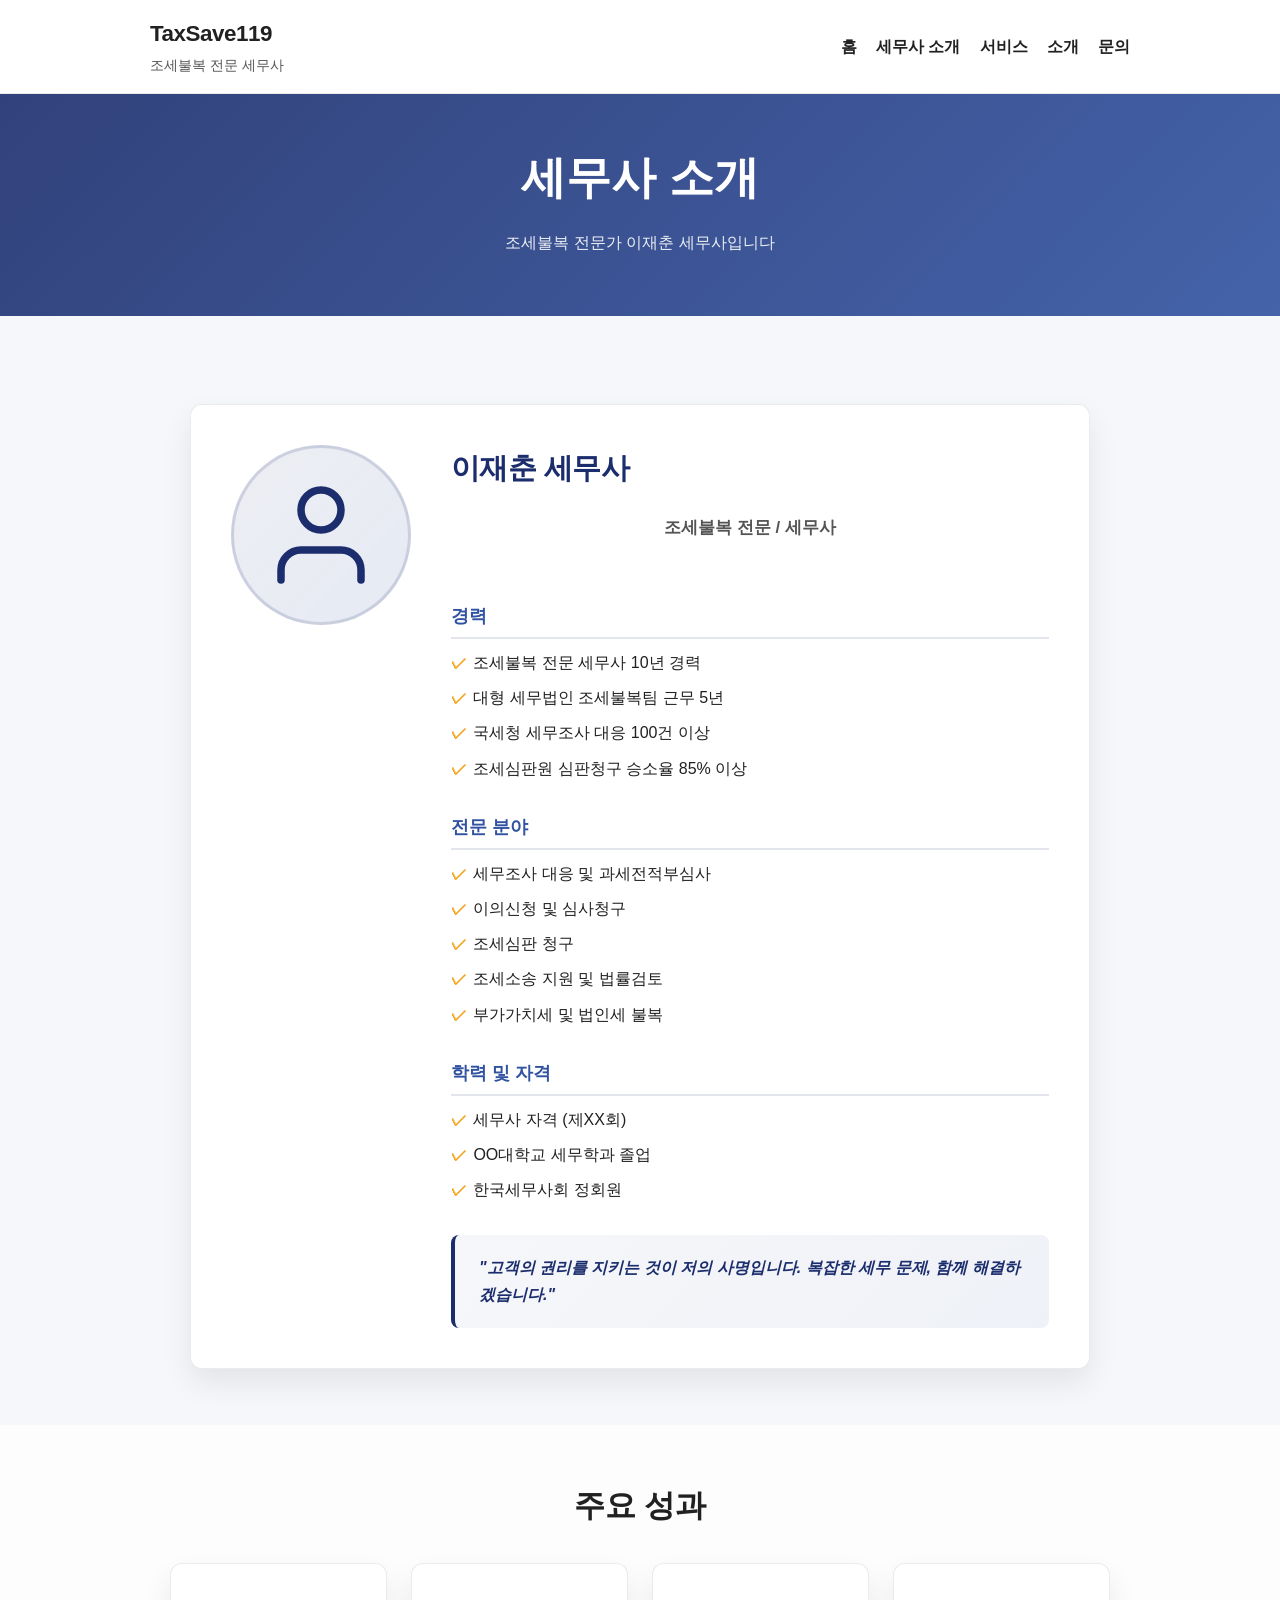
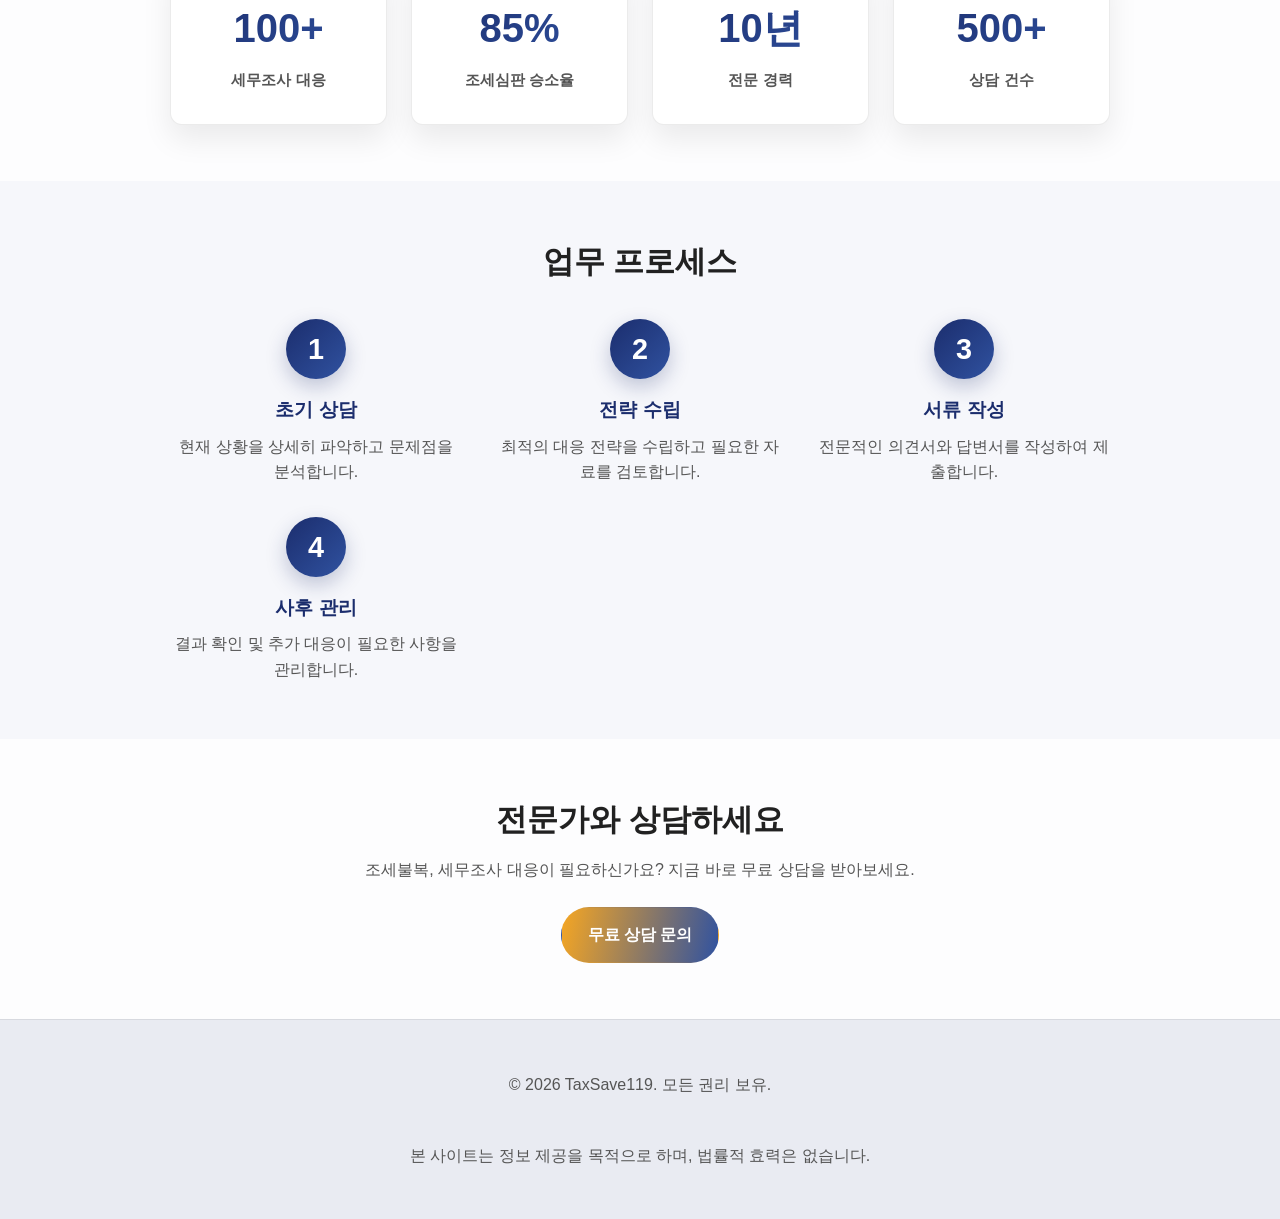
==== profile.html @ aad4ea5c "수정" ====
<!DOCTYPE html>
<html lang="ko">
<head>
  <meta charset="UTF-8" />
  <meta name="viewport" content="width=device-width, initial-scale=1.0" />
  <meta name="description" content="이재춘 세무사 - 조세불복 전문, 세무조사 대응 전문가" />
  <title>세무사 소개 | TaxSave119</title>
  <link rel="stylesheet" href="styles.css" />
  <link rel="icon" href="data:image/svg+xml,%3Csvg xmlns='http://www.w3.org/2000/svg' viewBox='0 0 16 16'%3E%3Ctext y='14' font-size='14'%3E%E2%9A%A0%EF%B8%8F%3C/text%3E%3C/svg%3E" />
</head>
<body>
  <header class="site-header">
    <div class="container header-inner">
      <div class="brand">
        <a href="index.html">
          <h1>TaxSave119</h1>
          <p>조세불복 전문 세무사</p>
        </a>
      </div>
      <nav class="nav">
        <a href="index.html">홈</a>
        <a href="profile.html">세무사 소개</a>
        <a href="index.html#services">서비스</a>
        <a href="index.html#about">소개</a>
        <a href="index.html#contact">문의</a>
      </nav>
    </div>
  </header>

  <main>
    <section class="hero profile-hero">
      <div class="container">
        <h2>세무사 소개</h2>
        <p>조세불복 전문가 이재춘 세무사입니다</p>
      </div>
    </section>

    <section class="section">
      <div class="container">
        <div class="profile-card">
          <div class="profile-image">
            <div class="profile-placeholder">
              <svg xmlns="http://www.w3.org/2000/svg" width="120" height="120" viewBox="0 0 24 24" fill="none" stroke="currentColor" stroke-width="1.5" stroke-linecap="round" stroke-linejoin="round">
                <path d="M20 21v-2a4 4 0 0 0-4-4H8a4 4 0 0 0-4 4v2"></path>
                <circle cx="12" cy="7" r="4"></circle>
              </svg>
            </div>
          </div>
          <div class="profile-content">
            <h3 class="profile-name">이재춘 세무사</h3>
            <p class="profile-title">조세불복 전문 / 세무사</p>

            <div class="profile-section">
              <h4>경력</h4>
              <ul class="profile-list">
                <li>조세불복 전문 세무사 10년 경력</li>
                <li>대형 세무법인 조세불복팀 근무 5년</li>
                <li>국세청 세무조사 대응 100건 이상</li>
                <li>조세심판원 심판청구 승소율 85% 이상</li>
              </ul>
            </div>

            <div class="profile-section">
              <h4>전문 분야</h4>
              <ul class="profile-list">
                <li>세무조사 대응 및 과세전적부심사</li>
                <li>이의신청 및 심사청구</li>
                <li>조세심판 청구</li>
                <li>조세소송 지원 및 법률검토</li>
                <li>부가가치세 및 법인세 불복</li>
              </ul>
            </div>

            <div class="profile-section">
              <h4>학력 및 자격</h4>
              <ul class="profile-list">
                <li>세무사 자격 (제XX회)</li>
                <li>OO대학교 세무학과 졸업</li>
                <li>한국세무사회 정회원</li>
              </ul>
            </div>

            <div class="profile-motto">
              <p>"고객의 권리를 지키는 것이 저의 사명입니다. 복잡한 세무 문제, 함께 해결하겠습니다."</p>
            </div>
          </div>
        </div>
      </div>
    </section>

    <section class="section bg-muted">
      <div class="container">
        <h2>주요 성과</h2>
        <div class="achievements">
          <div class="achievement-card">
            <div class="achievement-number">100+</div>
            <div class="achievement-label">세무조사 대응</div>
          </div>
          <div class="achievement-card">
            <div class="achievement-number">85%</div>
            <div class="achievement-label">조세심판 승소율</div>
          </div>
          <div class="achievement-card">
            <div class="achievement-number">10년</div>
            <div class="achievement-label">전문 경력</div>
          </div>
          <div class="achievement-card">
            <div class="achievement-number">500+</div>
            <div class="achievement-label">상담 건수</div>
          </div>
        </div>
      </div>
    </section>

    <section class="section">
      <div class="container">
        <h2>업무 프로세스</h2>
        <div class="process-steps">
          <div class="process-step">
            <div class="step-number">1</div>
            <h3>초기 상담</h3>
            <p>현재 상황을 상세히 파악하고 문제점을 분석합니다.</p>
          </div>
          <div class="process-step">
            <div class="step-number">2</div>
            <h3>전략 수립</h3>
            <p>최적의 대응 전략을 수립하고 필요한 자료를 검토합니다.</p>
          </div>
          <div class="process-step">
            <div class="step-number">3</div>
            <h3>서류 작성</h3>
            <p>전문적인 의견서와 답변서를 작성하여 제출합니다.</p>
          </div>
          <div class="process-step">
            <div class="step-number">4</div>
            <h3>사후 관리</h3>
            <p>결과 확인 및 추가 대응이 필요한 사항을 관리합니다.</p>
          </div>
        </div>
      </div>
    </section>

    <section class="section bg-muted cta-section">
      <div class="container">
        <h2>전문가와 상담하세요</h2>
        <p>조세불복, 세무조사 대응이 필요하신가요? 지금 바로 무료 상담을 받아보세요.</p>
        <a class="btn" href="index.html#contact">무료 상담 문의</a>
      </div>
    </section>
  </main>

  <footer class="site-footer">
    <div class="container footer-inner">
      <p>© 2026 TaxSave119. 모든 권리 보유.</p>
      <p>본 사이트는 정보 제공을 목적으로 하며, 법률적 효력은 없습니다.</p>
    </div>
  </footer>
</body>
</html>
---- styles.css ----
/* 기본 스타일 */
:root {
  --bg: #f6f7fb;
  --surface: #ffffff;
  --primary: #1b2d6d;
  --primary-2: #3052a0;
  --accent: #f5a623;
  --text: #212121;
  --muted: #555;
  --border: rgba(0, 0, 0, 0.08);
  --radius: 12px;
  --shadow: 0 14px 30px rgba(0, 0, 0, 0.08);
  --max-width: 980px;
}

* {
  box-sizing: border-box;
}

body {
  margin: 0;
  font-family: -apple-system, BlinkMacSystemFont, "Segoe UI", "Apple SD Gothic Neo", "Noto Sans KR", "Malgun Gothic", sans-serif;
  color: var(--text);
  background: var(--bg);
  line-height: 1.6;
}

a {
  color: inherit;
  text-decoration: none;
}

.container {
  width: min(100%, var(--max-width));
  margin: 0 auto;
  padding: 0 1.25rem;
}

.site-header {
  position: sticky;
  top: 0;
  z-index: 10;
  background: rgba(255, 255, 255, 0.92);
  border-bottom: 1px solid var(--border);
  backdrop-filter: blur(9px);
}

.header-inner {
  display: flex;
  align-items: center;
  justify-content: space-between;
  padding: 1rem 0;
}

.brand h1 {
  font-size: 1.4rem;
  margin: 0;
  letter-spacing: -0.02em;
}

.brand p {
  margin: 0.15rem 0 0;
  font-size: 0.9rem;
  color: var(--muted);
}

.nav {
  display: flex;
  gap: 1.2rem;
  font-weight: 600;
}

.nav a {
  position: relative;
  padding: 0.35rem 0;
}

.nav a::after {
  content: "";
  position: absolute;
  left: 0;
  bottom: -0.25rem;
  width: 0;
  height: 2px;
  background: var(--primary);
  transition: width 180ms ease;
}

.nav a:hover::after {
  width: 100%;
}

.hero {
  padding: 4.5rem 0 3rem;
  background: linear-gradient(135deg, rgba(27, 45, 109, 0.9), rgba(48, 82, 160, 0.9)), url('data:image/svg+xml,%3Csvg xmlns="http://www.w3.org/2000/svg" width="1200" height="600" viewBox="0 0 1200 600"%3E%3Crect width="1200" height="600" fill="%23ffffff"/%3E%3Ccircle cx="350" cy="300" r="320" fill="%23ffffff" fill-opacity="0.08"/%3E%3Ccircle cx="860" cy="220" r="220" fill="%23ffffff" fill-opacity="0.06"/%3E%3Ccircle cx="980" cy="480" r="180" fill="%23ffffff" fill-opacity="0.08"/%3E%3C/svg%3E') center/cover no-repeat;
  color: white;
  text-align: center;
}

.hero h2 {
  font-size: clamp(2rem, 4vw, 2.8rem);
  margin: 0 0 1rem;
  max-width: 720px;
  margin-inline: auto;
}

.hero p {
  max-width: 670px;
  margin: 0 auto 1.75rem;
  opacity: 0.9;
}

.btn {
  display: inline-flex;
  align-items: center;
  justify-content: center;
  gap: 0.65rem;
  padding: 0.9rem 1.6rem;
  border-radius: 999px;
  border: 1px solid transparent;
  background: linear-gradient(102deg, var(--accent), var(--primary-2));
  color: white;
  font-weight: 700;
  cursor: pointer;
  transition: transform 180ms ease, filter 180ms ease;
}

.btn:hover {
  filter: brightness(1.08);
  transform: translateY(-1px);
}

.btn:active {
  transform: translateY(0);
}

.section {
  padding: 3.5rem 0;
}

.bg-muted {
  background: rgba(255, 255, 255, 0.76);
}

.section h2 {
  font-size: 1.95rem;
  margin: 0 0 1.3rem;
  text-align: center;
}

.section p {
  max-width: 740px;
  margin: 0 auto 1.8rem;
  text-align: center;
  color: var(--muted);
}

.cards {
  display: grid;
  grid-template-columns: repeat(auto-fit, minmax(240px, 1fr));
  gap: 1.5rem;
  margin-top: 1.75rem;
}

.card {
  background: var(--surface);
  border: 1px solid var(--border);
  border-radius: var(--radius);
  padding: 1.5rem;
  box-shadow: var(--shadow);
  transition: transform 160ms ease, box-shadow 160ms ease;
}

.card:hover {
  transform: translateY(-4px);
  box-shadow: 0 18px 30px rgba(0, 0, 0, 0.12);
}

.card h3 {
  margin: 0 0 0.8rem;
  font-size: 1.2rem;
}

.card p {
  margin: 0;
  color: var(--muted);
  line-height: 1.6;
}

.features {
  list-style: none;
  padding: 0;
  margin: 1.2rem auto 0;
  max-width: 620px;
  display: grid;
  grid-template-columns: repeat(auto-fit, minmax(180px, 1fr));
  gap: 1rem;
}

.features li {
  padding: 0.95rem 1rem;
  border-radius: var(--radius);
  background: rgba(27, 45, 109, 0.05);
  border: 1px solid rgba(27, 45, 109, 0.12);
  text-align: center;
  font-weight: 600;
}

.contact-form {
  display: grid;
  gap: 1.15rem;
  max-width: 520px;
  margin: 0 auto 2.2rem;
}

.contact-form label {
  display: grid;
  gap: 0.45rem;
  font-weight: 600;
  font-size: 0.95rem;
}

.contact-form input,
.contact-form textarea {
  padding: 0.85rem 1rem;
  border-radius: 12px;
  border: 1px solid rgba(33, 33, 33, 0.2);
  background: rgba(255, 255, 255, 0.92);
  font-family: inherit;
  font-size: 1rem;
  color: var(--text);
}

.contact-form input:focus,
.contact-form textarea:focus {
  outline: none;
  border-color: var(--primary);
  box-shadow: 0 0 0 3px rgba(48, 82, 160, 0.18);
}

.contact-info {
  text-align: center;
  color: var(--muted);
  max-width: 440px;
  margin: 0 auto;
}

.contact-info p {
  margin: 0.35rem 0;
}

.site-footer {
  padding: 2.2rem 0;
  background: rgba(27, 45, 109, 0.06);
  border-top: 1px solid var(--border);
}

.footer-inner {
  display: grid;
  gap: 0.85rem;
  justify-items: center;
  text-align: center;
  color: var(--muted);
}

/* 홈 화면 간단 소개 */
.intro-card {
  display: flex;
  align-items: center;
  gap: 2rem;
  max-width: 700px;
  margin: 2rem auto 0;
  background: var(--surface);
  padding: 2rem;
  border-radius: var(--radius);
  box-shadow: var(--shadow);
  border: 1px solid var(--border);
}

.intro-image {
  flex-shrink: 0;
}

.intro-content {
  flex: 1;
}

.intro-name {
  font-size: 1.5rem;
  margin: 0 0 0.5rem;
  color: var(--primary);
}

.intro-desc {
  margin: 0 0 0.8rem;
  color: var(--muted);
  font-size: 0.95rem;
  font-weight: 500;
}

.intro-motto {
  margin: 0 0 1.2rem;
  font-style: italic;
  color: var(--text);
  line-height: 1.6;
  font-size: 0.95rem;
  padding-left: 1rem;
  border-left: 3px solid var(--accent);
}

.btn-secondary {
  display: inline-flex;
  align-items: center;
  padding: 0.65rem 1.3rem;
  border-radius: 999px;
  border: 2px solid var(--primary);
  background: transparent;
  color: var(--primary);
  font-weight: 700;
  font-size: 0.95rem;
  cursor: pointer;
  transition: all 180ms ease;
}

.btn-secondary:hover {
  background: var(--primary);
  color: white;
  transform: translateY(-1px);
}

/* 세무사 프로필 섹션 (profile.html) */
.profile-card {
  display: grid;
  grid-template-columns: auto 1fr;
  gap: 2.5rem;
  max-width: 900px;
  margin: 2rem auto 0;
  background: var(--surface);
  padding: 2.5rem;
  border-radius: var(--radius);
  box-shadow: var(--shadow);
  border: 1px solid var(--border);
}

.profile-image {
  display: flex;
  align-items: flex-start;
  justify-content: center;
}

.profile-placeholder {
  width: 180px;
  height: 180px;
  border-radius: 50%;
  background: linear-gradient(135deg, rgba(27, 45, 109, 0.08), rgba(48, 82, 160, 0.12));
  display: flex;
  align-items: center;
  justify-content: center;
  color: var(--primary);
  border: 3px solid rgba(27, 45, 109, 0.15);
}

.profile-content {
  display: grid;
  gap: 1.5rem;
}

.profile-name {
  font-size: 1.8rem;
  margin: 0;
  color: var(--primary);
  letter-spacing: -0.02em;
}

.profile-title {
  margin: -0.5rem 0 0;
  font-size: 1.05rem;
  color: var(--muted);
  font-weight: 600;
}

.profile-section {
  padding-top: 0.5rem;
}

.profile-section h4 {
  font-size: 1.1rem;
  margin: 0 0 0.7rem;
  color: var(--primary-2);
  font-weight: 700;
  border-bottom: 2px solid rgba(27, 45, 109, 0.12);
  padding-bottom: 0.4rem;
}

.profile-list {
  list-style: none;
  padding: 0;
  margin: 0;
  display: grid;
  gap: 0.6rem;
}

.profile-list li {
  padding-left: 1.4rem;
  position: relative;
  color: var(--text);
  line-height: 1.6;
}

.profile-list li::before {
  content: "✓";
  position: absolute;
  left: 0;
  color: var(--accent);
  font-weight: 700;
}

.profile-motto {
  margin-top: 0.5rem;
  padding: 1.2rem 1.5rem;
  background: linear-gradient(135deg, rgba(27, 45, 109, 0.04), rgba(48, 82, 160, 0.08));
  border-left: 4px solid var(--primary);
  border-radius: 8px;
}

.profile-motto p {
  margin: 0;
  font-style: italic;
  color: var(--primary);
  font-weight: 600;
  text-align: left;
  line-height: 1.7;
}

@media (max-width: 680px) {
  .nav {
    display: none;
  }

  .hero {
    padding: 3.5rem 0 2.5rem;
  }

  .header-inner {
    flex-direction: column;
    align-items: flex-start;
    gap: 0.9rem;
  }

  .profile-card {
    grid-template-columns: 1fr;
    gap: 1.5rem;
    padding: 1.5rem;
  }

  .profile-placeholder {
    width: 140px;
    height: 140px;
  }

  .profile-image {
    justify-content: center;
  }

  .profile-name {
    font-size: 1.5rem;
    text-align: center;
  }

  .profile-title {
    text-align: center;
  }

  .intro-card {
    flex-direction: column;
    text-align: center;
    padding: 1.5rem;
  }

  .intro-name,
  .intro-desc {
    text-align: center;
  }

  .intro-motto {
    border-left: none;
    border-top: 3px solid var(--accent);
    padding-left: 0;
    padding-top: 0.8rem;
  }
}

/* 프로필 페이지 전용 스타일 */
.profile-hero {
  padding: 3rem 0 2rem;
}

.achievements {
  display: grid;
  grid-template-columns: repeat(auto-fit, minmax(150px, 1fr));
  gap: 1.5rem;
  margin-top: 2rem;
}

.achievement-card {
  background: var(--surface);
  padding: 2rem 1.5rem;
  border-radius: var(--radius);
  text-align: center;
  border: 1px solid var(--border);
  box-shadow: var(--shadow);
  transition: transform 160ms ease;
}

.achievement-card:hover {
  transform: translateY(-4px);
}

.achievement-number {
  font-size: 2.5rem;
  font-weight: 800;
  color: var(--primary);
  margin-bottom: 0.5rem;
  background: linear-gradient(135deg, var(--primary), var(--primary-2));
  -webkit-background-clip: text;
  -webkit-text-fill-color: transparent;
  background-clip: text;
}

.achievement-label {
  font-size: 0.95rem;
  color: var(--muted);
  font-weight: 600;
}

.process-steps {
  display: grid;
  grid-template-columns: repeat(auto-fit, minmax(220px, 1fr));
  gap: 2rem;
  margin-top: 2rem;
}

.process-step {
  text-align: center;
}

.step-number {
  width: 60px;
  height: 60px;
  border-radius: 50%;
  background: linear-gradient(135deg, var(--primary), var(--primary-2));
  color: white;
  font-size: 1.8rem;
  font-weight: 800;
  display: flex;
  align-items: center;
  justify-content: center;
  margin: 0 auto 1rem;
  box-shadow: 0 8px 20px rgba(27, 45, 109, 0.25);
}

.process-step h3 {
  font-size: 1.2rem;
  margin: 0 0 0.5rem;
  color: var(--primary);
}

.process-step p {
  margin: 0;
  color: var(--muted);
  line-height: 1.6;
}

.cta-section {
  text-align: center;
}

.cta-section h2 {
  margin-bottom: 0.8rem;
}

.cta-section p {
  margin-bottom: 1.5rem;
}

@media (max-width: 680px) {
  .achievements {
    grid-template-columns: repeat(2, 1fr);
  }

  .process-steps {
    grid-template-columns: 1fr;
  }
}
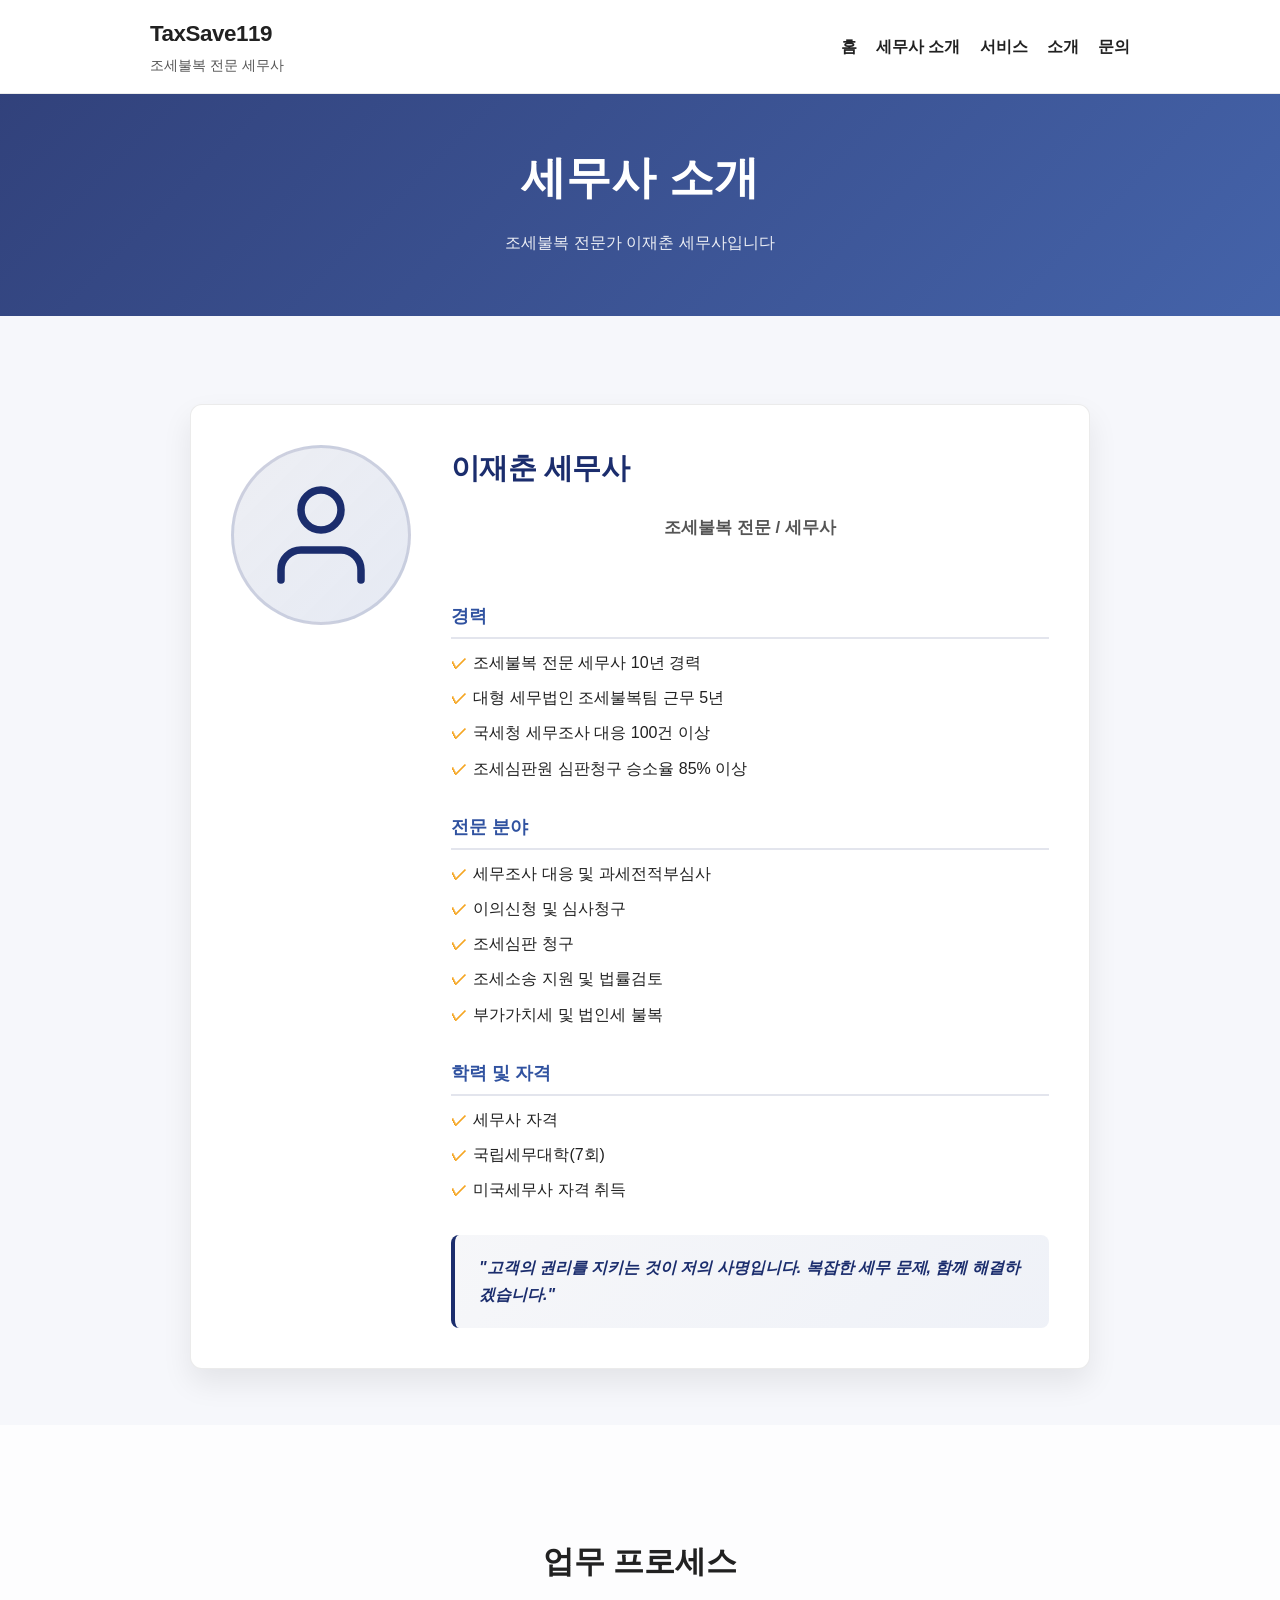
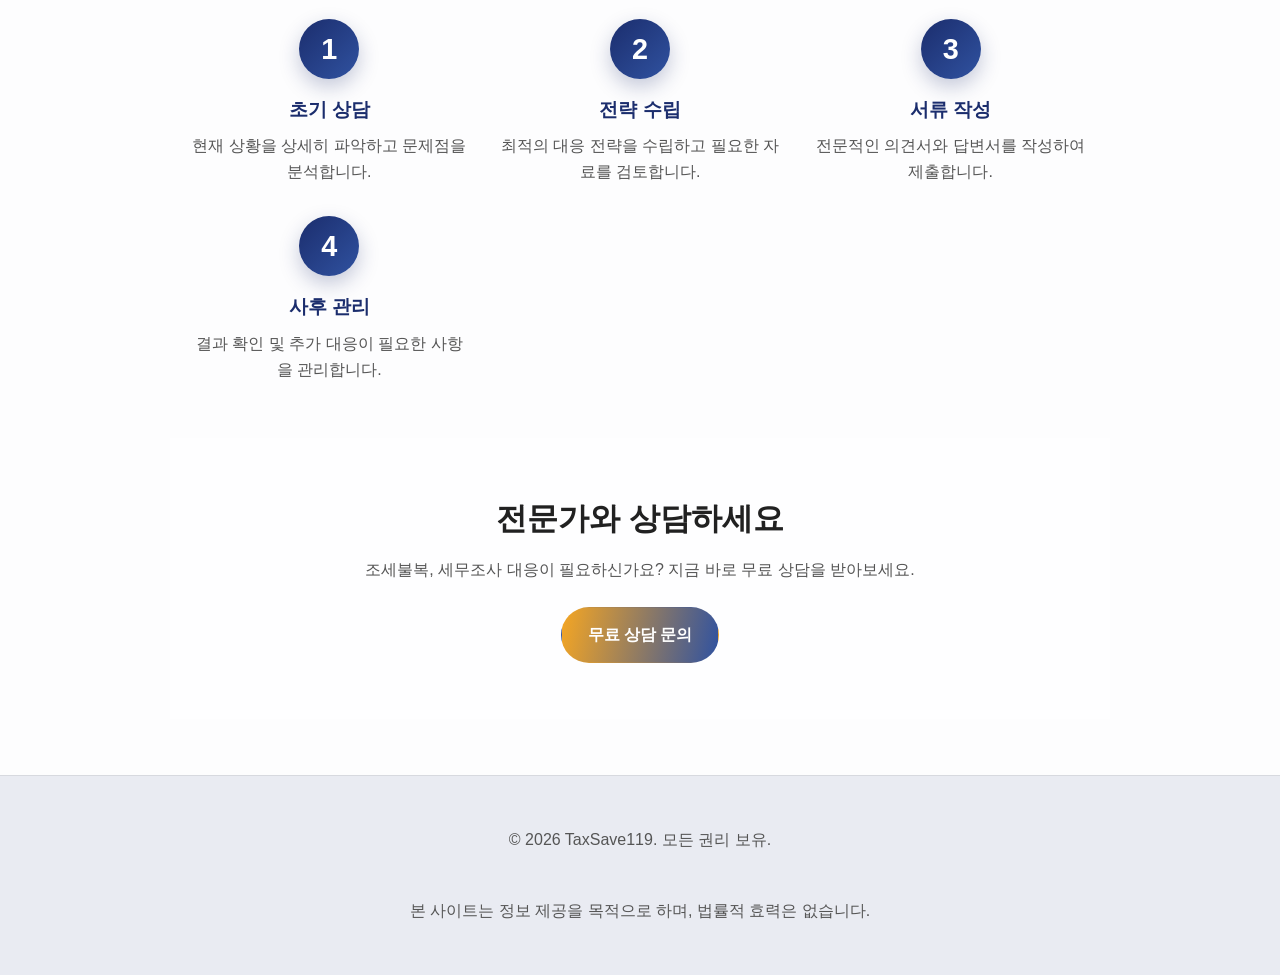
==== commit 3d9fb395: "ㅅ" ====
--- a/profile.html
+++ b/profile.html
@@ -74,9 +74,9 @@
             <div class="profile-section">
               <h4>학력 및 자격</h4>
               <ul class="profile-list">
-                <li>세무사 자격 (제XX회)</li>
-                <li>OO대학교 세무학과 졸업</li>
-                <li>한국세무사회 정회원</li>
+                <li>세무사 자격 </li>
+                <li>국립세무대학(7회)</li>
+                <li>미국세무사 자격 취득</li>
               </ul>
             </div>
 
@@ -90,29 +90,7 @@
 
     <section class="section bg-muted">
       <div class="container">
-        <h2>주요 성과</h2>
-        <div class="achievements">
-          <div class="achievement-card">
-            <div class="achievement-number">100+</div>
-            <div class="achievement-label">세무조사 대응</div>
-          </div>
-          <div class="achievement-card">
-            <div class="achievement-number">85%</div>
-            <div class="achievement-label">조세심판 승소율</div>
-          </div>
-          <div class="achievement-card">
-            <div class="achievement-number">10년</div>
-            <div class="achievement-label">전문 경력</div>
-          </div>
-          <div class="achievement-card">
-            <div class="achievement-number">500+</div>
-            <div class="achievement-label">상담 건수</div>
-          </div>
-        </div>
-      </div>
-    </section>
-
-    <section class="section">
+         <section class="section">
       <div class="container">
         <h2>업무 프로세스</h2>
         <div class="process-steps">
